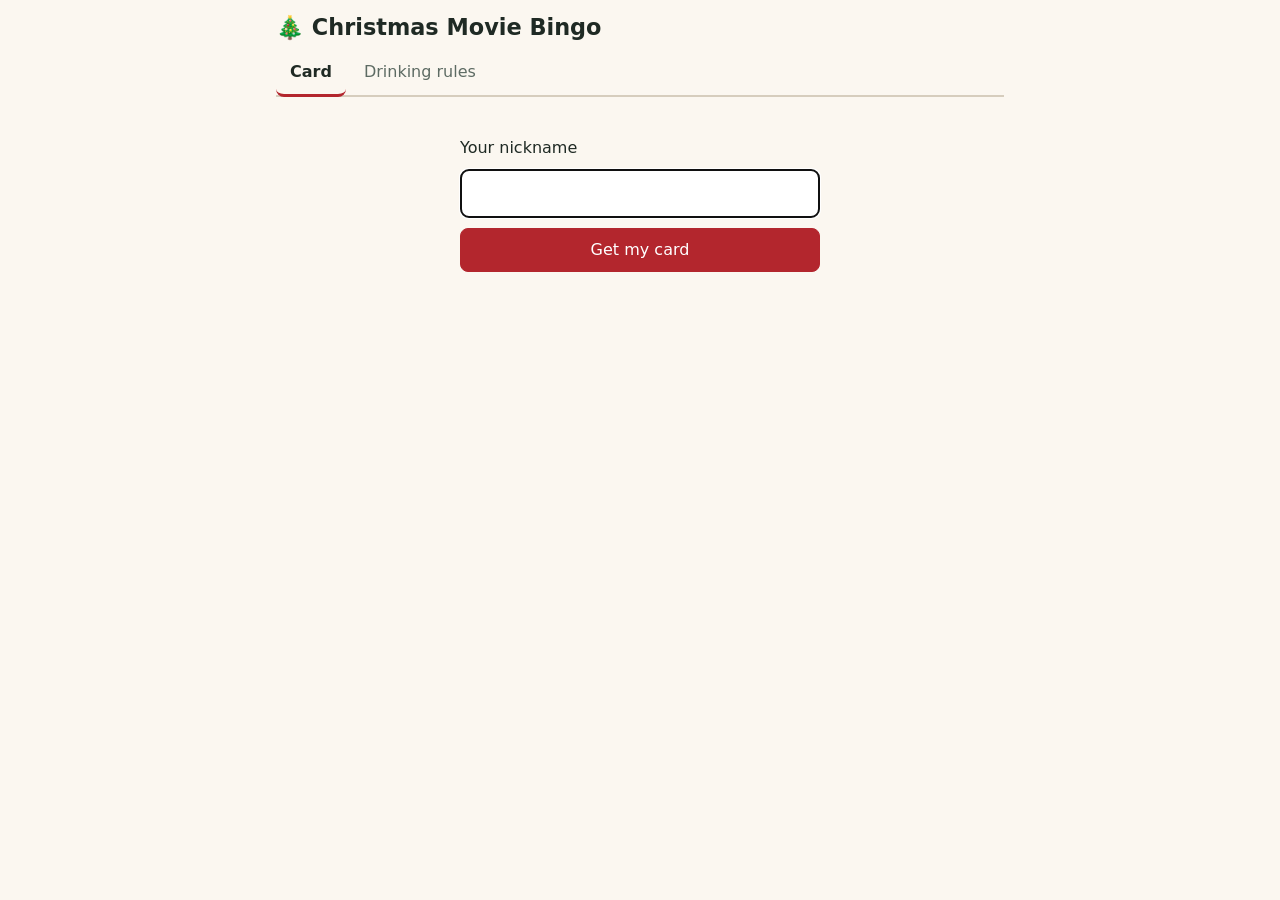
==== index.html @ bb37e33c "Cache-bust assets and confirm share toggle state Co-Authored-By: Claude Sonnet 5.5 <noreply@anthropi" ====
<!doctype html>
<html lang="en">
<head>
<meta charset="utf-8">
<meta name="viewport" content="width=device-width, initial-scale=1">
<title>Christmas Movie Bingo</title>
<link rel="stylesheet" href="style.css?v=4">
</head>
<body>
<header class="site-header">
  <h1>🎄 Christmas Movie Bingo</h1>
  <nav class="tabs" role="tablist">
    <button role="tab" id="tab-card" aria-controls="panel-card" aria-selected="true">Card</button>
    <button role="tab" id="tab-rules" aria-controls="panel-rules" aria-selected="false">Drinking rules</button>
  </nav>
</header>

<main>
  <section id="panel-card" role="tabpanel" aria-labelledby="tab-card">
    <form id="name-form" class="name-form" hidden>
      <label for="nickname">Your nickname</label>
      <input id="nickname" name="nickname" maxlength="24" autocomplete="nickname" required>
      <button type="submit" class="primary">Get my card</button>
    </form>

    <div id="card-area" hidden>
      <div class="print-header">
        <div class="stripe"></div>
        <div class="flakes">❄ ✦ ❄ ✦ ❄ ✦ ❄</div>
        <h2 class="print-title">Christmas Movie Bingo</h2>
        <p class="print-name" id="print-name"></p>
        <p class="print-movie" id="print-movie"></p>
      </div>
      <div class="toolbar no-print">
        <span id="player-label" class="player-label"></span>
        <button id="new-card" type="button">New card</button>
        <button id="share" type="button">Share my card</button>
        <button id="print" type="button" class="primary">Print / Save as PDF</button>
      </div>
      <div class="movie-form no-print">
        <label for="movie-title">🎬 What are you watching?</label>
        <input id="movie-title" maxlength="80" placeholder="Movie title" autocomplete="off">
        <input id="movie-link" type="url" inputmode="url" maxlength="300" placeholder="Letterboxd / IMDb link (optional)" autocomplete="off">
        <p id="movie-link-error" class="error" hidden>That doesn't look like a web link, so it won't be shared.</p>
      </div>
      <div id="bingo-banner" class="banner no-print" hidden>BINGO! 🎉</div>
      <div id="grid" class="grid" role="grid" aria-label="Bingo card"></div>
      <div class="print-footer">❄ Mark a square when you spot it · Five in a row wins ❄</div>
      <p class="hint no-print">Tap a square when you spot it. This page's URL holds your card, so bookmark it to come back to the same one.</p>
    </div>
    <p id="error" class="error" hidden></p>
  </section>

  <section id="panel-rules" role="tabpanel" aria-labelledby="tab-rules" hidden class="rules">
    <h2>Drinking rules</h2>
    <p class="note">Optional and always 21+. Water, cocoa, or cider counts the same as anything stronger. Pace yourself, don't drive, and nobody has to drink to play.</p>

    <h3>The basics</h3>
    <ul>
      <li><strong>Mark a square:</strong> 1 sip.</li>
      <li><strong>Complete a line</strong> (row, column, or diagonal): give out 3 sips. Say "Bingo!" loudly.</li>
      <li><strong>Blackout</strong> (every square): finish your drink and pick the next movie.</li>
      <li><strong>The one kiss:</strong> when the "No kissing until the end" square pays off, everyone drinks.</li>
    </ul>

    <h3>Bonus sips</h3>
    <p class="note">These match squares on the card. Pay them when you mark the square.</p>
    <table>
      <thead><tr><th>Square</th><th>Bonus</th></tr></thead>
      <tbody>
        <tr><td>Stars Alicia Witt, Candace Cameron Bure, Lacey Chabert, or Danica McKellar</td><td>+2 sips. Everyone drinks.</td></tr>
        <tr><td>Stars a former CW/WB actor · Beloved 70s–90s TV actor in a supporting role</td><td>+1 sip. First person to name the show picks who else drinks.</td></tr>
        <tr><td>Filmed in Romania</td><td>+2 sips when you spot a castle or mountain that's very much not the movie's town.</td></tr>
        <tr><td>"Christmas spirit" is invoked</td><td>+1 sip, and +1 more each time it's said again.</td></tr>
        <tr><td>"I'm not really a Christmas person"</td><td>+2 sips. The speaker is converted by the end, so drink again at the finale.</td></tr>
        <tr><td>Angel and/or ghost of Christmas appears</td><td>+2 sips. Whisper "spooky".</td></tr>
        <tr><td>Magic that goes unexplained</td><td>+2 sips. Nobody asks how.</td></tr>
        <tr><td>Almost-kiss interrupted</td><td>+2 sips. Groan together first.</td></tr>
        <tr><td>Precocious kid plays matchmaker</td><td>+1 sip per scheme.</td></tr>
        <tr><td>Product placement</td><td>+1 sip. Name the brand for a second sip.</td></tr>
        <tr><td>Uses a setup from a Hollywood movie</td><td>+2 sips to whoever names the original first.</td></tr>
        <tr><td>Big-city woman goes to small town · Switched places</td><td>+1 sip, and +1 if she changes into plaid in the next scene.</td></tr>
        <tr><td>Someone catches snowflakes on their tongue · Snowball fight</td><td>+1 sip. Do it too if you dare.</td></tr>
        <tr><td>Villain softens at the finale</td><td>+2 sips. Toast to the redemption arc.</td></tr>
      </tbody>
    </table>
  </section>
</main>

<dialog id="share-dialog" class="share-dialog">
  <h2>Share my card</h2>
  <div class="share-actions">
    <button id="share-native" type="button" class="primary" hidden>Share…</button>
    <button id="share-copy" type="button">Copy text</button>
    <button id="share-download" type="button">Save image</button>
    <button id="share-close" type="button">Close</button>
  </div>
  <label class="share-toggle"><input type="checkbox" id="share-detail"> Show square names <span>(spoilers: reveals what you checked off)</span></label>
  <p id="share-status" class="hint" role="status"></p>
  <img id="share-img" alt="Your bingo card as a grid of colored squares">
  <pre id="share-text" class="share-text"></pre>
</dialog>

<script src="app.js?v=4"></script>
</body>
</html>
---- style.css ----
:root{
  --bg:#fbf7f0; --fg:#1f2a24; --muted:#5d6b63;
  --red:#b3262d; --green:#1f6b45; --gold:#d9a441;
  --cell:#ffffff; --marked:#d8efe0; --line:#d6cdbd;
}
@media (prefers-color-scheme: dark){
  :root{ --bg:#14201a; --fg:#f1ece0; --muted:#a9b6ad; --cell:#1d2c24; --marked:#2a5a3f; --line:#3a4d42; --green:#6cc496; --red:#e8636a; }
}
*{box-sizing:border-box}
body{margin:0;background:var(--bg);color:var(--fg);font:16px/1.4 system-ui,-apple-system,Segoe UI,Roboto,sans-serif}
.site-header{padding:12px 16px 0;max-width:760px;margin:0 auto}
h1{font-size:1.4rem;margin:0 0 8px}
.tabs{display:flex;gap:4px;border-bottom:2px solid var(--line)}
.tabs button{background:none;border:0;padding:10px 14px;font:inherit;color:var(--muted);cursor:pointer;border-bottom:3px solid transparent;margin-bottom:-2px}
.tabs button[aria-selected="true"]{color:var(--fg);font-weight:600;border-bottom-color:var(--red)}
main{max-width:760px;margin:0 auto;padding:16px 10px}
button{font:inherit;padding:10px 14px;border-radius:8px;border:1px solid var(--line);background:var(--cell);color:var(--fg);cursor:pointer;min-height:44px}
button.primary{background:var(--red);border-color:var(--red);color:#fff}
.name-form{display:flex;flex-direction:column;gap:10px;max-width:360px;margin:24px auto}
.name-form input{font:inherit;padding:12px;border-radius:8px;border:1px solid var(--line);background:var(--cell);color:var(--fg)}
.toolbar{display:flex;flex-wrap:wrap;gap:8px;align-items:center;margin-bottom:12px}
.player-label{flex:1 1 100%;font-weight:600}
@media (min-width:480px){.player-label{flex:1 1 auto}}
.grid{display:grid;grid-template-columns:repeat(5,1fr);gap:4px}
.cell{min-height:calc((min(100vw,728px) - 20px) / 5);display:flex;flex-direction:column;align-items:center;justify-content:center;text-align:center;padding:4px 3px;
  font-size:clamp(.62rem,3vw,.9rem);line-height:1.2;min-width:0;
  text-wrap:balance;hyphens:manual;overflow-wrap:break-word;word-break:normal;
  background:var(--cell);border:1px solid var(--line);border-radius:6px;position:relative}
.cell.long{font-size:clamp(.58rem,2.7vw,.84rem)}
.cell.xl{font-size:clamp(.54rem,2.45vw,.78rem)}
.cell .sub{display:block;font-size:.82em;opacity:.8;margin-top:2px}
.cell[aria-pressed="true"]{background:var(--marked);border-color:var(--green);font-weight:600}
.cell[aria-pressed="true"]::after{content:"✓";position:absolute;top:1px;right:4px;color:var(--green);font-size:.9em}
.cell.free{background:var(--gold);color:#3a2a00;font-weight:700;cursor:default}
.cell .star{font-size:1.4em;line-height:1}
.cell.win{outline:3px solid var(--red)}
.movie-form{display:flex;flex-direction:column;gap:6px;margin-bottom:12px}
.movie-form label{font-weight:600}
.movie-form input{font:inherit;padding:10px;border-radius:8px;border:1px solid var(--line);background:var(--cell);color:var(--fg);min-width:0}
.print-movie{display:none}
.share-dialog{border:1px solid var(--line);border-radius:14px;background:var(--bg);color:var(--fg);padding:16px;width:min(92vw,420px);max-height:92vh;overflow:auto}
.share-dialog::backdrop{background:rgba(0,0,0,.55)}
.share-dialog h2{margin:0 0 8px;font-size:1.1rem}
.share-dialog img{margin-top:8px;width:100%;height:auto;border-radius:10px;display:block}
.share-text{white-space:pre-wrap;word-break:break-word;font:inherit;background:var(--cell);border:1px solid var(--line);border-radius:8px;padding:10px;margin:10px 0;font-size:.85rem}
.share-toggle{display:block;margin:6px 0;font-size:.92rem}
.share-toggle span{color:var(--muted);font-size:.85em}
.share-actions{margin-bottom:8px;display:flex;flex-wrap:wrap;gap:8px}
.banner{text-align:center;font-size:1.3rem;font-weight:700;color:var(--red);margin-bottom:8px}
.hint,.note{color:var(--muted);font-size:.9rem}
.error{color:var(--red)}
.rules table{width:100%;border-collapse:collapse;font-size:.92rem}
.rules th,.rules td{text-align:left;padding:8px;border-bottom:1px solid var(--line);vertical-align:top}
.print-header,.print-footer{display:none}
[hidden]{display:none!important}

@media print{
  @page{size:letter portrait;margin:.4in}
  *{-webkit-print-color-adjust:exact;print-color-adjust:exact}
  body{background:#fff;color:#1f2a24}
  .site-header,.no-print,.hint,#panel-rules,.name-form,.error{display:none!important}
  main{padding:0;max-width:none}
  #panel-card{display:block!important}
  #card-area{border:4pt solid #1f6b45;outline:2pt solid #b3262d;outline-offset:3pt;margin:5pt;border-radius:14pt;padding:.22in .25in .18in;
    background:#fffdf7;font-family:Georgia,'Palatino Linotype',serif}
  .print-header,.print-footer{display:block;text-align:center}
  .stripe{height:9pt;border-radius:5pt;margin-bottom:.1in;
    background:repeating-linear-gradient(-45deg,#b3262d 0 8pt,#fff 8pt 16pt)}
  .flakes{color:#1f6b45;letter-spacing:6pt;font-size:12pt}
  .print-title{font-size:30pt;margin:2pt 0 0;color:#b3262d;font-style:italic;letter-spacing:.5pt}
  .print-name{font-size:14pt;margin:2pt 0 .14in;color:#1f6b45;font-weight:700}
  .print-movie{display:block;margin:-6pt 0 .12in;font-size:12pt;font-style:italic;color:#1f2a24}
  .print-movie:empty{display:none}
  .movie-form,.share-dialog{display:none!important}
  .print-footer{margin-top:.14in;color:#1f6b45;font-size:11pt;font-style:italic}
  .grid{gap:4pt;width:100%}
  .cell{aspect-ratio:1;min-height:0;border:1.5pt solid #1f6b45;border-radius:8pt;font-size:11.5pt;line-height:1.2;padding:5pt;color:#1f2a24;
    background:#fff;font-family:Georgia,'Palatino Linotype',serif;break-inside:avoid}
  .cell.long{font-size:10.5pt}.cell.xl{font-size:9.5pt}
  .cell:nth-child(odd){background:#fdecec}
  .cell:nth-child(even){background:#eaf5ee}
  .cell .sub{font-size:8.5pt}
  .cell[aria-pressed="true"]{font-weight:400}
  .cell[aria-pressed="true"]::after{color:#b3262d;font-size:12pt;top:1pt;right:4pt}
  .cell.free{background:#f6dc8f!important;border-color:#b3262d;border-width:2pt;color:#7a1c21;font-weight:700;font-size:14pt}
  .cell.free::after{display:none!important}
  .cell .star{font-size:26pt;color:#b3262d}
  .cell.win{outline:none}
}
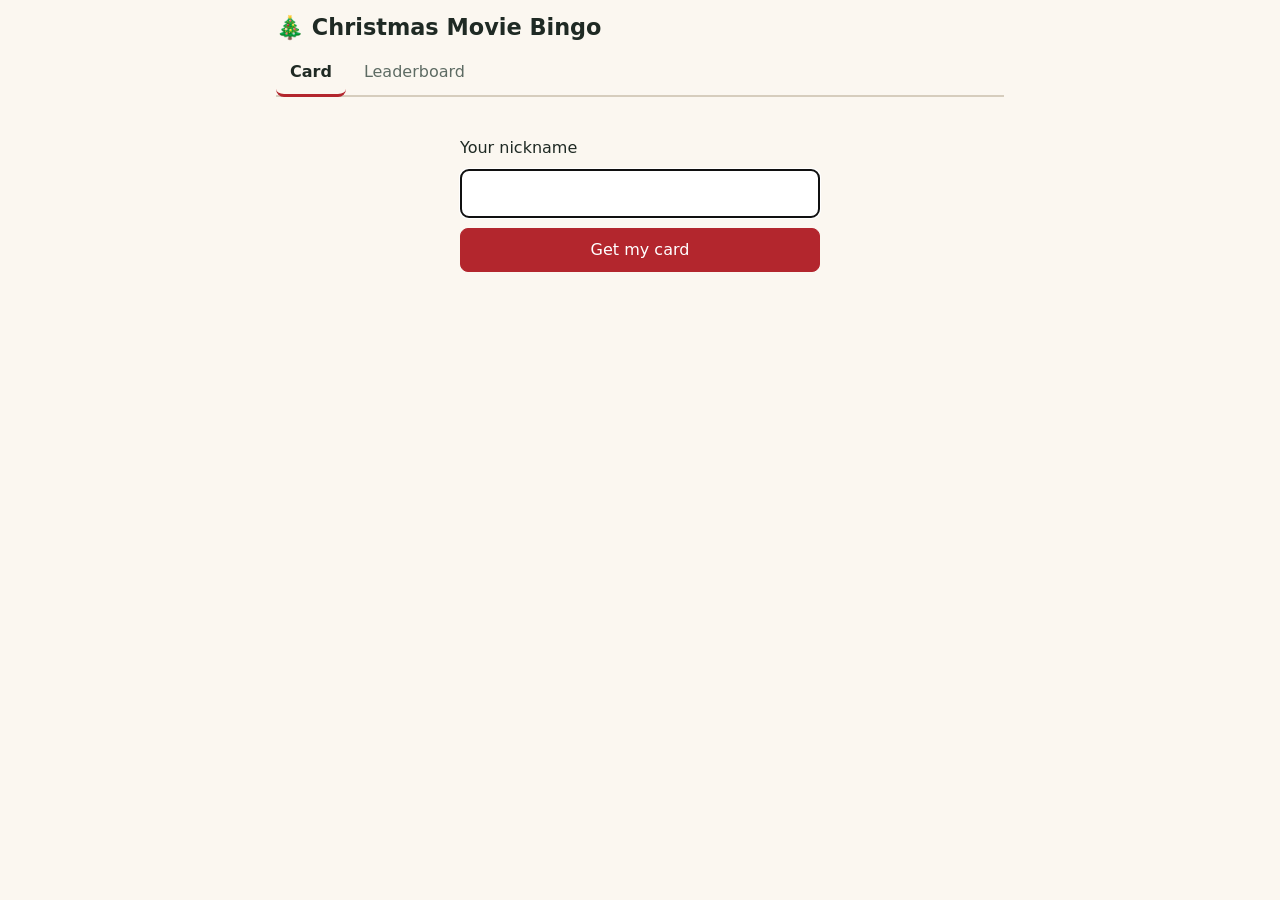
==== commit 45ca3c92: "Replace drinking rules tab with Google Sheets leaderboard Co-Authored-By: Claude Sonnet 5.5 <noreply" ====
--- a/index.html
+++ b/index.html
@@ -4,14 +4,14 @@
 <meta charset="utf-8">
 <meta name="viewport" content="width=device-width, initial-scale=1">
 <title>Christmas Movie Bingo</title>
-<link rel="stylesheet" href="style.css?v=4">
+<link rel="stylesheet" href="style.css?v=6">
 </head>
 <body>
 <header class="site-header">
   <h1>🎄 Christmas Movie Bingo</h1>
   <nav class="tabs" role="tablist">
     <button role="tab" id="tab-card" aria-controls="panel-card" aria-selected="true">Card</button>
-    <button role="tab" id="tab-rules" aria-controls="panel-rules" aria-selected="false">Drinking rules</button>
+    <button role="tab" id="tab-board" aria-controls="panel-board" aria-selected="false">Leaderboard</button>
   </nav>
 </header>
 
@@ -51,39 +51,22 @@
     <p id="error" class="error" hidden></p>
   </section>
 
-  <section id="panel-rules" role="tabpanel" aria-labelledby="tab-rules" hidden class="rules">
-    <h2>Drinking rules</h2>
-    <p class="note">Optional and always 21+. Water, cocoa, or cider counts the same as anything stronger. Pace yourself, don't drive, and nobody has to drink to play.</p>
-
-    <h3>The basics</h3>
-    <ul>
-      <li><strong>Mark a square:</strong> 1 sip.</li>
-      <li><strong>Complete a line</strong> (row, column, or diagonal): give out 3 sips. Say "Bingo!" loudly.</li>
-      <li><strong>Blackout</strong> (every square): finish your drink and pick the next movie.</li>
-      <li><strong>The one kiss:</strong> when the "No kissing until the end" square pays off, everyone drinks.</li>
-    </ul>
-
-    <h3>Bonus sips</h3>
-    <p class="note">These match squares on the card. Pay them when you mark the square.</p>
-    <table>
-      <thead><tr><th>Square</th><th>Bonus</th></tr></thead>
-      <tbody>
-        <tr><td>Stars Alicia Witt, Candace Cameron Bure, Lacey Chabert, or Danica McKellar</td><td>+2 sips. Everyone drinks.</td></tr>
-        <tr><td>Stars a former CW/WB actor · Beloved 70s–90s TV actor in a supporting role</td><td>+1 sip. First person to name the show picks who else drinks.</td></tr>
-        <tr><td>Filmed in Romania</td><td>+2 sips when you spot a castle or mountain that's very much not the movie's town.</td></tr>
-        <tr><td>"Christmas spirit" is invoked</td><td>+1 sip, and +1 more each time it's said again.</td></tr>
-        <tr><td>"I'm not really a Christmas person"</td><td>+2 sips. The speaker is converted by the end, so drink again at the finale.</td></tr>
-        <tr><td>Angel and/or ghost of Christmas appears</td><td>+2 sips. Whisper "spooky".</td></tr>
-        <tr><td>Magic that goes unexplained</td><td>+2 sips. Nobody asks how.</td></tr>
-        <tr><td>Almost-kiss interrupted</td><td>+2 sips. Groan together first.</td></tr>
-        <tr><td>Precocious kid plays matchmaker</td><td>+1 sip per scheme.</td></tr>
-        <tr><td>Product placement</td><td>+1 sip. Name the brand for a second sip.</td></tr>
-        <tr><td>Uses a setup from a Hollywood movie</td><td>+2 sips to whoever names the original first.</td></tr>
-        <tr><td>Big-city woman goes to small town · Switched places</td><td>+1 sip, and +1 if she changes into plaid in the next scene.</td></tr>
-        <tr><td>Someone catches snowflakes on their tongue · Snowball fight</td><td>+1 sip. Do it too if you dare.</td></tr>
-        <tr><td>Villain softens at the finale</td><td>+2 sips. Toast to the redemption arc.</td></tr>
-      </tbody>
-    </table>
+  <section id="panel-board" role="tabpanel" aria-labelledby="tab-board" hidden class="board">
+    <h2>Leaderboard</h2>
+    <p id="board-room" class="note"></p>
+    <p id="board-setup" class="note" hidden>The leaderboard isn't set up yet, so scores can't be posted or shown.</p>
+    <div class="board-actions">
+      <button id="board-post" type="button" class="primary">Post my score</button>
+      <button id="board-refresh" type="button">Refresh</button>
+    </div>
+    <p id="board-status" class="hint" role="status"></p>
+    <div class="table-wrap">
+      <table id="board-table">
+        <thead><tr><th>#</th><th>Player</th><th>Squares</th><th>Lines</th><th>Movie</th></tr></thead>
+        <tbody id="board-body"></tbody>
+      </table>
+    </div>
+    <p class="note">Posting shares your nickname, score, and movie with everyone who opens this page. Post again any time to update your score.</p>
   </section>
 </main>
 
@@ -101,6 +84,7 @@
   <pre id="share-text" class="share-text"></pre>
 </dialog>
 
-<script src="app.js?v=4"></script>
+<script src="config.js?v=6"></script>
+<script src="app.js?v=6"></script>
 </body>
 </html>
--- a/style.css
+++ b/style.css
@@ -38,6 +38,11 @@
 .movie-form label{font-weight:600}
 .movie-form input{font:inherit;padding:10px;border-radius:8px;border:1px solid var(--line);background:var(--cell);color:var(--fg);min-width:0}
 .print-movie{display:none}
+.board-actions{display:flex;gap:8px;flex-wrap:wrap;margin:8px 0}
+.table-wrap{overflow-x:auto}
+.board tr.mine td{background:var(--marked);font-weight:600}
+.board td.num,.board th.num{text-align:center}
+.board a{color:var(--red)}
 .share-dialog{border:1px solid var(--line);border-radius:14px;background:var(--bg);color:var(--fg);padding:16px;width:min(92vw,420px);max-height:92vh;overflow:auto}
 .share-dialog::backdrop{background:rgba(0,0,0,.55)}
 .share-dialog h2{margin:0 0 8px;font-size:1.1rem}
@@ -49,8 +54,8 @@
 .banner{text-align:center;font-size:1.3rem;font-weight:700;color:var(--red);margin-bottom:8px}
 .hint,.note{color:var(--muted);font-size:.9rem}
 .error{color:var(--red)}
-.rules table{width:100%;border-collapse:collapse;font-size:.92rem}
-.rules th,.rules td{text-align:left;padding:8px;border-bottom:1px solid var(--line);vertical-align:top}
+.board table{width:100%;border-collapse:collapse;font-size:.92rem}
+.board th,.board td{text-align:left;padding:8px;border-bottom:1px solid var(--line);vertical-align:top}
 .print-header,.print-footer{display:none}
 [hidden]{display:none!important}
 
@@ -58,7 +63,7 @@
   @page{size:letter portrait;margin:.4in}
   *{-webkit-print-color-adjust:exact;print-color-adjust:exact}
   body{background:#fff;color:#1f2a24}
-  .site-header,.no-print,.hint,#panel-rules,.name-form,.error{display:none!important}
+  .site-header,.no-print,.hint,#panel-board,.name-form,.error{display:none!important}
   main{padding:0;max-width:none}
   #panel-card{display:block!important}
   #card-area{border:4pt solid #1f6b45;outline:2pt solid #b3262d;outline-offset:3pt;margin:5pt;border-radius:14pt;padding:.22in .25in .18in;
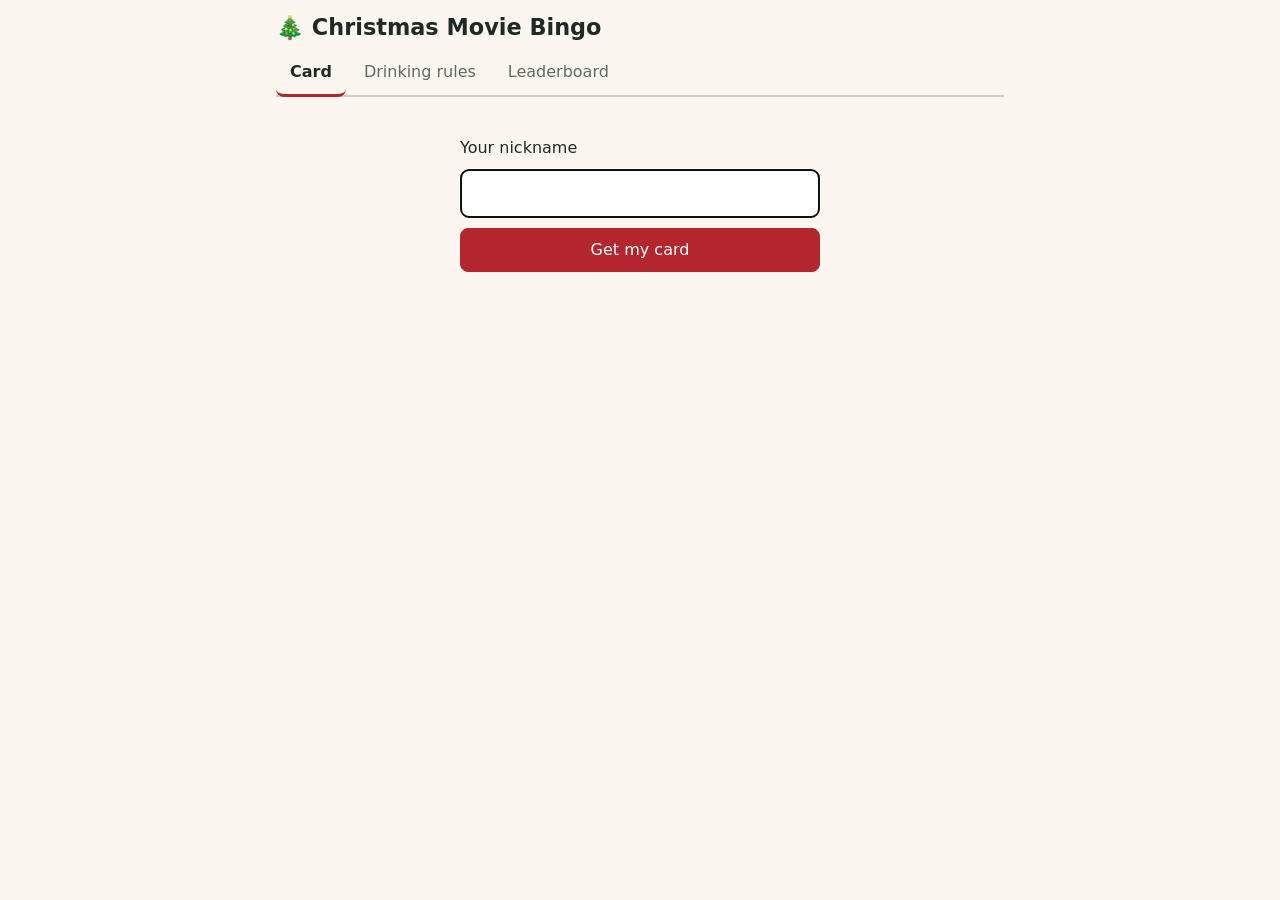
==== commit 915f468e: "Add Drinking rules tab with simplified rules Co-Authored-By: Claude Sonnet 5.5 <noreply@anthropic.co" ====
--- a/index.html
+++ b/index.html
@@ -4,13 +4,14 @@
 <meta charset="utf-8">
 <meta name="viewport" content="width=device-width, initial-scale=1">
 <title>Christmas Movie Bingo</title>
-<link rel="stylesheet" href="style.css?v=6">
+<link rel="stylesheet" href="style.css?v=9">
 </head>
 <body>
 <header class="site-header">
   <h1>🎄 Christmas Movie Bingo</h1>
   <nav class="tabs" role="tablist">
     <button role="tab" id="tab-card" aria-controls="panel-card" aria-selected="true">Card</button>
+    <button role="tab" id="tab-rules" aria-controls="panel-rules" aria-selected="false">Drinking rules</button>
     <button role="tab" id="tab-board" aria-controls="panel-board" aria-selected="false">Leaderboard</button>
   </nav>
 </header>
@@ -35,8 +36,10 @@
         <span id="player-label" class="player-label"></span>
         <button id="new-card" type="button">New card</button>
         <button id="share" type="button">Share my card</button>
+        <button id="post-score" type="button" hidden>Post my score</button>
         <button id="print" type="button" class="primary">Print / Save as PDF</button>
       </div>
+      <p id="post-status" class="hint no-print" role="status"></p>
       <div class="movie-form no-print">
         <label for="movie-title">🎬 What are you watching?</label>
         <input id="movie-title" maxlength="80" placeholder="Movie title" autocomplete="off">
@@ -51,12 +54,28 @@
     <p id="error" class="error" hidden></p>
   </section>
 
+  <section id="panel-rules" role="tabpanel" aria-labelledby="tab-rules" hidden class="rules">
+    <h2>The rule</h2>
+    <ul>
+      <li>Mark a square on your card = take a sip. A sip is any drink: cocoa, cider, wine, or sparkling water all count.</li>
+    </ul>
+
+    <h2>Three big rules</h2>
+    <ol>
+      <li>The first on-screen kiss: everybody drinks.</li>
+      <li>"Christmas spirit" or "the magic of Christmas": everybody drinks.</li>
+      <li>BINGO: type BINGO in the chat and the whole group toasts the winner.</li>
+    </ol>
+
+    <p class="rules-footer">Pace yourself, hydrate, and don't drive.</p>
+  </section>
+
   <section id="panel-board" role="tabpanel" aria-labelledby="tab-board" hidden class="board">
     <h2>Leaderboard</h2>
     <p id="board-room" class="note"></p>
     <p id="board-setup" class="note" hidden>The leaderboard isn't set up yet, so scores can't be posted or shown.</p>
+    <p class="note">To add your score, tap <strong>Post my score</strong> on the Card tab.</p>
     <div class="board-actions">
-      <button id="board-post" type="button" class="primary">Post my score</button>
       <button id="board-refresh" type="button">Refresh</button>
     </div>
     <p id="board-status" class="hint" role="status"></p>
@@ -84,7 +103,7 @@
   <pre id="share-text" class="share-text"></pre>
 </dialog>
 
-<script src="config.js?v=6"></script>
-<script src="app.js?v=6"></script>
+<script src="config.js?v=9"></script>
+<script src="app.js?v=9"></script>
 </body>
 </html>
--- a/style.css
+++ b/style.css
@@ -38,6 +38,10 @@
 .movie-form label{font-weight:600}
 .movie-form input{font:inherit;padding:10px;border-radius:8px;border:1px solid var(--line);background:var(--cell);color:var(--fg);min-width:0}
 .print-movie{display:none}
+.rules h2{font-size:1.2rem;margin:1.2em 0 .4em}
+.rules h2:first-child{margin-top:.4em}
+.rules li{margin:.4em 0}
+.rules-footer{margin-top:2em;color:var(--muted);font-size:.85rem}
 .board-actions{display:flex;gap:8px;flex-wrap:wrap;margin:8px 0}
 .table-wrap{overflow-x:auto}
 .board tr.mine td{background:var(--marked);font-weight:600}
@@ -63,7 +67,7 @@
   @page{size:letter portrait;margin:.4in}
   *{-webkit-print-color-adjust:exact;print-color-adjust:exact}
   body{background:#fff;color:#1f2a24}
-  .site-header,.no-print,.hint,#panel-board,.name-form,.error{display:none!important}
+  .site-header,.no-print,.hint,#panel-rules,#panel-board,.name-form,.error{display:none!important}
   main{padding:0;max-width:none}
   #panel-card{display:block!important}
   #card-area{border:4pt solid #1f6b45;outline:2pt solid #b3262d;outline-offset:3pt;margin:5pt;border-radius:14pt;padding:.22in .25in .18in;
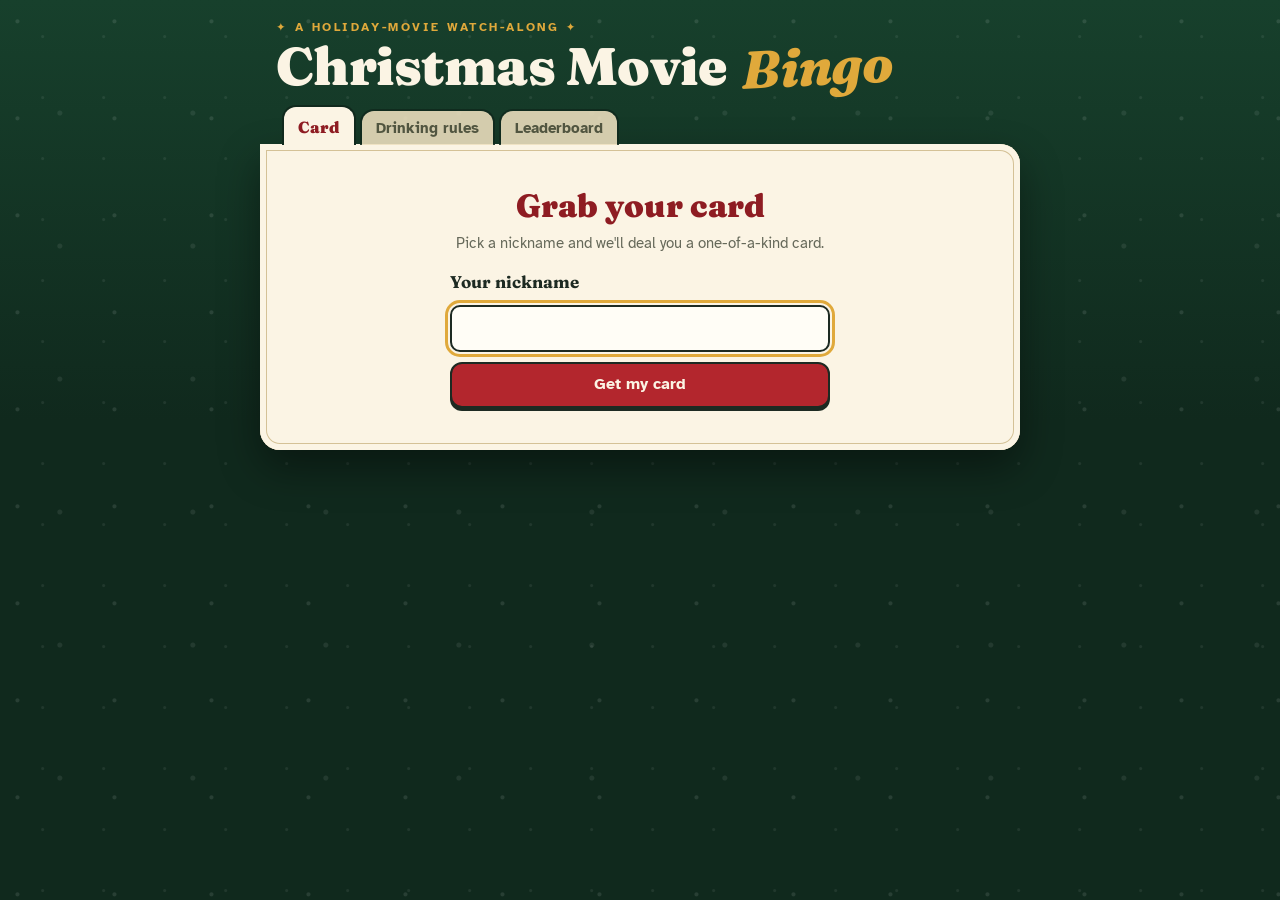
==== commit 1b857b04: "Redesign: self-hosted Fraunces and Atkinson fonts, vintage holiday-card UI Co-Authored-By: Claude So" ====
--- a/index.html
+++ b/index.html
@@ -3,12 +3,15 @@
 <head>
 <meta charset="utf-8">
 <meta name="viewport" content="width=device-width, initial-scale=1">
+<meta name="theme-color" content="#10291d">
+<link rel="preload" href="fonts/fraunces-latin-900-normal.woff2" as="font" type="font/woff2" crossorigin>
+<link rel="preload" href="fonts/atkinson-hyperlegible-latin-400-normal.woff2" as="font" type="font/woff2" crossorigin>
 <title>Christmas Movie Bingo</title>
-<link rel="stylesheet" href="style.css?v=9">
+<link rel="stylesheet" href="style.css?v=12">
 </head>
 <body>
 <header class="site-header">
-  <h1>🎄 Christmas Movie Bingo</h1>
+  <h1><span class="kicker">✦ A holiday-movie watch-along ✦</span>Christmas Movie <em>Bingo</em></h1>
   <nav class="tabs" role="tablist">
     <button role="tab" id="tab-card" aria-controls="panel-card" aria-selected="true">Card</button>
     <button role="tab" id="tab-rules" aria-controls="panel-rules" aria-selected="false">Drinking rules</button>
@@ -19,6 +22,8 @@
 <main>
   <section id="panel-card" role="tabpanel" aria-labelledby="tab-card">
     <form id="name-form" class="name-form" hidden>
+      <h2>Grab your card</h2>
+      <p class="note">Pick a nickname and we'll deal you a one-of-a-kind card.</p>
       <label for="nickname">Your nickname</label>
       <input id="nickname" name="nickname" maxlength="24" autocomplete="nickname" required>
       <button type="submit" class="primary">Get my card</button>
@@ -81,11 +86,11 @@
     <p id="board-status" class="hint" role="status"></p>
     <div class="table-wrap">
       <table id="board-table">
-        <thead><tr><th>#</th><th>Player</th><th>Squares</th><th>Lines</th><th>Movie</th></tr></thead>
+        <thead><tr><th>#</th><th>Player</th><th>Card</th><th>Squares</th><th>Lines</th><th>Movie</th></tr></thead>
         <tbody id="board-body"></tbody>
       </table>
     </div>
-    <p class="note">Posting shares your nickname, score, and movie with everyone who opens this page. Post again any time to update your score.</p>
+    <p class="note">Posting shares your nickname, score, and movie with everyone who opens this page. Tap a card to see everyone's full squares. Post again any time to update your score.</p>
   </section>
 </main>
 
@@ -103,7 +108,8 @@
   <pre id="share-text" class="share-text"></pre>
 </dialog>
 
-<script src="config.js?v=9"></script>
-<script src="app.js?v=9"></script>
+<script src="config.js?v=12"></script>
+<script src="shared.js?v=12"></script>
+<script src="app.js?v=12"></script>
 </body>
 </html>
--- a/style.css
+++ b/style.css
@@ -1,98 +1,186 @@
+/* ---------- Fonts (self-hosted, SIL Open Font License) ---------- */
+@font-face{font-family:"Fraunces";font-weight:700;font-style:normal;font-display:swap;src:url(fonts/fraunces-latin-700-normal.woff2) format("woff2")}
+@font-face{font-family:"Fraunces";font-weight:900;font-style:normal;font-display:swap;src:url(fonts/fraunces-latin-900-normal.woff2) format("woff2")}
+@font-face{font-family:"Fraunces";font-weight:800;font-style:italic;font-display:swap;src:url(fonts/fraunces-latin-800-italic.woff2) format("woff2")}
+@font-face{font-family:"Atkinson Hyperlegible";font-weight:400;font-style:normal;font-display:swap;src:url(fonts/atkinson-hyperlegible-latin-400-normal.woff2) format("woff2")}
+@font-face{font-family:"Atkinson Hyperlegible";font-weight:700;font-style:normal;font-display:swap;src:url(fonts/atkinson-hyperlegible-latin-700-normal.woff2) format("woff2")}
+
 :root{
-  --bg:#fbf7f0; --fg:#1f2a24; --muted:#5d6b63;
-  --red:#b3262d; --green:#1f6b45; --gold:#d9a441;
-  --cell:#ffffff; --marked:#d8efe0; --line:#d6cdbd;
-}
-@media (prefers-color-scheme: dark){
-  :root{ --bg:#14201a; --fg:#f1ece0; --muted:#a9b6ad; --cell:#1d2c24; --marked:#2a5a3f; --line:#3a4d42; --green:#6cc496; --red:#e8636a; }
+  color-scheme:light;
+  --pine:#10291d; --pine-2:#17402c;
+  --paper:#fbf4e4; --paper-2:#efe1c0; --field:#fffdf6;
+  --ink:#1d2a22; --muted:#66695a; --line:#d4c196;
+  --red:#b3262d; --red-deep:#8e1c22; --gold:#e0a93b; --gold-soft:#f6dc8f; --leaf:#2f7d52;
+  --display:"Fraunces",Georgia,"Times New Roman",serif;
+  --text:"Atkinson Hyperlegible",system-ui,-apple-system,"Segoe UI",Roboto,sans-serif;
 }
 *{box-sizing:border-box}
-body{margin:0;background:var(--bg);color:var(--fg);font:16px/1.4 system-ui,-apple-system,Segoe UI,Roboto,sans-serif}
-.site-header{padding:12px 16px 0;max-width:760px;margin:0 auto}
-h1{font-size:1.4rem;margin:0 0 8px}
-.tabs{display:flex;gap:4px;border-bottom:2px solid var(--line)}
-.tabs button{background:none;border:0;padding:10px 14px;font:inherit;color:var(--muted);cursor:pointer;border-bottom:3px solid transparent;margin-bottom:-2px}
-.tabs button[aria-selected="true"]{color:var(--fg);font-weight:600;border-bottom-color:var(--red)}
-main{max-width:760px;margin:0 auto;padding:16px 10px}
-button{font:inherit;padding:10px 14px;border-radius:8px;border:1px solid var(--line);background:var(--cell);color:var(--fg);cursor:pointer;min-height:44px}
-button.primary{background:var(--red);border-color:var(--red);color:#fff}
-.name-form{display:flex;flex-direction:column;gap:10px;max-width:360px;margin:24px auto}
-.name-form input{font:inherit;padding:12px;border-radius:8px;border:1px solid var(--line);background:var(--cell);color:var(--fg)}
-.toolbar{display:flex;flex-wrap:wrap;gap:8px;align-items:center;margin-bottom:12px}
-.player-label{flex:1 1 100%;font-weight:600}
-@media (min-width:480px){.player-label{flex:1 1 auto}}
-.grid{display:grid;grid-template-columns:repeat(5,1fr);gap:4px}
-.cell{min-height:calc((min(100vw,728px) - 20px) / 5);display:flex;flex-direction:column;align-items:center;justify-content:center;text-align:center;padding:4px 3px;
-  font-size:clamp(.62rem,3vw,.9rem);line-height:1.2;min-width:0;
+html{background:var(--pine)}
+body{
+  margin:0;color:var(--ink);font:17px/1.45 var(--text);min-height:100vh;
+  background:
+    radial-gradient(circle at 18% 22%,rgba(255,255,255,.10) 0 1.5px,transparent 2.5px) 0 0/97px 97px,
+    radial-gradient(circle at 70% 60%,rgba(255,255,255,.07) 0 1px,transparent 2px) 0 0/61px 61px,
+    radial-gradient(circle at 45% 85%,rgba(255,255,255,.08) 0 2px,transparent 3px) 0 0/133px 133px,
+    linear-gradient(180deg,var(--pine-2),var(--pine) 420px);
+  background-color:var(--pine);
+}
+a{color:var(--red)}
+:focus-visible{outline:3px solid var(--gold);outline-offset:2px}
+
+/* ---------- Header + folder tabs ---------- */
+.site-header{max-width:760px;margin:0 auto;padding:22px 16px 0}
+.kicker{display:block;font:700 .72rem/1 var(--text);letter-spacing:.22em;text-transform:uppercase;color:var(--gold);margin-bottom:8px}
+h1{margin:0 0 14px;font:900 clamp(2.1rem,9.5vw,3.3rem)/.92 var(--display);color:var(--paper);letter-spacing:-.01em}
+h1 em{display:inline-block;font-style:italic;font-weight:800;color:var(--gold);transform:rotate(-3deg);margin-left:.08em}
+.tabs{display:flex;gap:4px;align-items:flex-end;padding-left:6px}
+.tabs button{
+  position:relative;top:1px;padding:9px 14px 8px;min-height:0;border:2px solid var(--pine);border-bottom:0;
+  border-radius:14px 14px 0 0;background:var(--paper-2);color:#5a5a44;font:700 .92rem/1.1 var(--text);cursor:pointer;
+  box-shadow:none;opacity:.88
+}
+.tabs button[aria-selected="true"]{background:var(--paper);color:var(--red-deep);opacity:1;padding-top:12px;font-family:var(--display);font-weight:900;font-size:1rem}
+
+/* ---------- Paper ---------- */
+main{
+  max-width:760px;margin:0 auto;padding:20px 14px 28px;background:var(--paper);border-radius:0 0 20px 20px;
+  box-shadow:0 18px 40px rgba(0,0,0,.4),inset 0 0 0 6px var(--paper),inset 0 0 0 7px var(--line);
+  border-top-right-radius:20px;
+}
+@media (min-width:780px){main{margin-bottom:40px;padding:26px 28px 32px}}
+h2{font:900 1.6rem/1.1 var(--display);margin:.2em 0 .5em;color:var(--red-deep)}
+.hint,.note{color:var(--muted);font-size:.92rem}
+.error{color:var(--red);font-weight:700}
+[hidden]{display:none!important}
+
+/* ---------- Buttons + inputs ---------- */
+button{
+  font:700 1rem/1.1 var(--text);padding:11px 16px;min-height:46px;border-radius:12px;border:2px solid var(--ink);
+  background:var(--field);color:var(--ink);cursor:pointer;box-shadow:0 3px 0 var(--ink);transition:transform .06s,box-shadow .06s
+}
+button:hover{background:#fff}
+button:active:not(:disabled){transform:translateY(2px);box-shadow:0 1px 0 var(--ink)}
+button:disabled{opacity:.55;cursor:default}
+.cell:disabled{opacity:1}
+button.primary{background:var(--red);color:var(--paper);border-color:var(--ink)}
+button.primary:hover{background:var(--red-deep)}
+input{
+  font:1rem/1.2 var(--text);padding:12px;border-radius:10px;border:2px solid var(--ink);background:var(--field);color:var(--ink);min-width:0;width:100%
+}
+input::placeholder{color:#8a8a76}
+label{font-weight:700}
+
+/* ---------- Name form ---------- */
+.name-form{display:flex;flex-direction:column;gap:10px;max-width:380px;margin:18px auto 10px;text-align:center}
+.name-form h2{font-size:2rem;margin:0}
+.name-form p{margin:0 0 6px}
+.name-form label{text-align:left;font-family:var(--display);font-weight:700}
+
+/* ---------- Toolbar + movie ---------- */
+.toolbar{display:flex;flex-wrap:wrap;gap:10px;align-items:center;margin-bottom:12px}
+.player-label{flex:1 1 100%;font:800 italic 1.5rem/1.1 var(--display);color:var(--red-deep)}
+.movie-form{display:flex;flex-direction:column;gap:8px;margin:14px 0}
+.movie-form label{font:700 1.05rem var(--display)}
+.banner{
+  text-align:center;font:900 italic 2rem/1 var(--display);color:var(--red);margin:6px 0 12px;transform:rotate(-2deg);
+  text-shadow:2px 2px 0 var(--gold-soft)
+}
+
+/* ---------- The card ---------- */
+.grid{display:grid;grid-template-columns:repeat(5,1fr);gap:5px}
+.cell{
+  min-height:calc((min(100vw,760px) - 28px) / 5);display:flex;flex-direction:column;align-items:center;justify-content:center;
+  text-align:center;padding:5px 3px;position:relative;overflow:hidden;
+  font:400 clamp(.62rem,3vw,.9rem)/1.18 var(--text);min-width:0;
   text-wrap:balance;hyphens:manual;overflow-wrap:break-word;word-break:normal;
-  background:var(--cell);border:1px solid var(--line);border-radius:6px;position:relative}
+  background:var(--field);color:var(--ink);border:1.5px solid var(--line);border-radius:10px;box-shadow:0 2px 0 rgba(29,42,34,.12)
+}
 .cell.long{font-size:clamp(.58rem,2.7vw,.84rem)}
 .cell.xl{font-size:clamp(.54rem,2.45vw,.78rem)}
+.cell .main,.cell .sub{position:relative;z-index:1}
 .cell .sub{display:block;font-size:.82em;opacity:.8;margin-top:2px}
-.cell[aria-pressed="true"]{background:var(--marked);border-color:var(--green);font-weight:600}
-.cell[aria-pressed="true"]::after{content:"✓";position:absolute;top:1px;right:4px;color:var(--green);font-size:.9em}
-.cell.free{background:var(--gold);color:#3a2a00;font-weight:700;cursor:default}
-.cell .star{font-size:1.4em;line-height:1}
-.cell.win{outline:3px solid var(--red)}
-.movie-form{display:flex;flex-direction:column;gap:6px;margin-bottom:12px}
-.movie-form label{font-weight:600}
-.movie-form input{font:inherit;padding:10px;border-radius:8px;border:1px solid var(--line);background:var(--cell);color:var(--fg);min-width:0}
-.print-movie{display:none}
-.rules h2{font-size:1.2rem;margin:1.2em 0 .4em}
-.rules h2:first-child{margin-top:.4em}
-.rules li{margin:.4em 0}
-.rules-footer{margin-top:2em;color:var(--muted);font-size:.85rem}
-.board-actions{display:flex;gap:8px;flex-wrap:wrap;margin:8px 0}
+/* marked = red rubber-stamp check */
+.cell[aria-pressed="true"],.cell.on{background:#fbe6df;border-color:var(--red);font-weight:700}
+.cell[aria-pressed="true"]::after,.cell.on::after{
+  content:"✓";position:absolute;inset:0;display:flex;align-items:center;justify-content:center;
+  font:900 clamp(2.4rem,12vw,4rem)/1 var(--display);color:rgba(179,38,45,.15);transform:rotate(-14deg);pointer-events:none
+}
+.cell.pop::after{animation:stamp .26s ease-out}
+@keyframes stamp{from{transform:rotate(-14deg) scale(1.9);opacity:0}to{transform:rotate(-14deg) scale(1);opacity:1}}
+@media (prefers-reduced-motion:reduce){.cell.pop::after{animation:none}button{transition:none}}
+.cell.free{
+  background:linear-gradient(145deg,var(--gold-soft),var(--gold));border-color:var(--ink);color:#4a2a00;
+  font:900 clamp(.7rem,3.2vw,1rem)/1 var(--display);cursor:default;box-shadow:0 2px 0 var(--ink)
+}
+.cell.free::after{display:none}
+.cell .star{font-size:1.7em;line-height:1;color:var(--red)}
+.cell.win{box-shadow:0 0 0 3px var(--gold),0 0 16px rgba(224,169,59,.8);z-index:1}
+
+/* ---------- Rules ---------- */
+.rules ul,.rules ol{padding-left:1.3em}
+.rules li{margin:.55em 0;font-size:1.05rem}
+.rules li::marker{font:900 1.1em var(--display);color:var(--red)}
+.rules-footer{margin-top:2em;color:var(--muted);font-size:.85rem;border-top:1px dashed var(--line);padding-top:.8em}
+
+/* ---------- Leaderboard ---------- */
+.board-actions{display:flex;gap:10px;flex-wrap:wrap;margin:10px 0}
 .table-wrap{overflow-x:auto}
-.board tr.mine td{background:var(--marked);font-weight:600}
+.board table{width:100%;border-collapse:collapse;font-size:.95rem}
+.board th{text-align:left;font:700 .72rem var(--text);letter-spacing:.14em;text-transform:uppercase;color:var(--muted);padding:6px 8px;border-bottom:2px solid var(--ink)}
+.board td{text-align:left;padding:9px 8px;border-bottom:1.5px dotted var(--line);vertical-align:middle}
 .board td.num,.board th.num{text-align:center}
-.board a{color:var(--red)}
-.share-dialog{border:1px solid var(--line);border-radius:14px;background:var(--bg);color:var(--fg);padding:16px;width:min(92vw,420px);max-height:92vh;overflow:auto}
-.share-dialog::backdrop{background:rgba(0,0,0,.55)}
-.share-dialog h2{margin:0 0 8px;font-size:1.1rem}
-.share-dialog img{margin-top:8px;width:100%;height:auto;border-radius:10px;display:block}
-.share-text{white-space:pre-wrap;word-break:break-word;font:inherit;background:var(--cell);border:1px solid var(--line);border-radius:8px;padding:10px;margin:10px 0;font-size:.85rem}
-.share-toggle{display:block;margin:6px 0;font-size:.92rem}
+.board td.rank{font:900 1.35rem var(--display);color:var(--muted);text-align:center}
+.board td.r1{color:#b8860b;font-size:1.7rem}.board td.r2{color:#7d8794}.board td.r3{color:#a0643a}
+.board tr.mine td{background:#fbe6df;font-weight:700}
+.thumb{display:inline-grid;grid-template-columns:repeat(5,9px);gap:2px;padding:3px;border-radius:6px;background:var(--field);border:1.5px solid var(--line);vertical-align:middle}
+.thumb i{display:block;width:9px;height:9px;border-radius:2px;background:#e3e1d5}
+.thumb i.on{background:#3aa56b}.thumb i.free{background:var(--gold)}
+.thumbcell a{display:inline-block;padding:4px;border-radius:9px}
+.thumbcell a:hover,.thumbcell a:focus-visible{background:#fbe6df}
+.view-meta{display:flex;flex-direction:column;gap:4px;margin-bottom:12px}
+
+/* ---------- Share dialog ---------- */
+.share-dialog{border:2px solid var(--ink);border-radius:18px;background:var(--paper);color:var(--ink);padding:18px;width:min(92vw,440px);max-height:92vh;overflow:auto;box-shadow:6px 6px 0 var(--ink)}
+.share-dialog::backdrop{background:rgba(8,24,16,.72)}
+.share-dialog h2{margin:0 0 10px;font-size:1.4rem}
+.share-dialog img{margin-top:8px;width:100%;height:auto;border-radius:12px;display:block;border:2px solid var(--ink)}
+.share-text{white-space:pre-wrap;word-break:break-word;font:400 .85rem/1.35 var(--text);background:var(--field);border:1.5px solid var(--line);border-radius:10px;padding:10px;margin:10px 0}
+.share-actions{margin-bottom:8px;display:flex;flex-wrap:wrap;gap:8px}
+.share-toggle{display:block;margin:8px 0;font-size:.92rem;font-weight:400}
+.share-toggle input{width:auto;margin-right:4px}
 .share-toggle span{color:var(--muted);font-size:.85em}
-.share-actions{margin-bottom:8px;display:flex;flex-wrap:wrap;gap:8px}
-.banner{text-align:center;font-size:1.3rem;font-weight:700;color:var(--red);margin-bottom:8px}
-.hint,.note{color:var(--muted);font-size:.9rem}
-.error{color:var(--red)}
-.board table{width:100%;border-collapse:collapse;font-size:.92rem}
-.board th,.board td{text-align:left;padding:8px;border-bottom:1px solid var(--line);vertical-align:top}
-.print-header,.print-footer{display:none}
-[hidden]{display:none!important}
 
+.print-header,.print-footer,.print-movie{display:none}
+
+/* ---------- Print: one festive page ---------- */
 @media print{
   @page{size:letter portrait;margin:.4in}
   *{-webkit-print-color-adjust:exact;print-color-adjust:exact}
-  body{background:#fff;color:#1f2a24}
+  html,body{background:#fff!important}
+  body{color:#1f2a24;min-height:0}
   .site-header,.no-print,.hint,#panel-rules,#panel-board,.name-form,.error{display:none!important}
-  main{padding:0;max-width:none}
+  main{padding:0;margin:0;max-width:none;background:none;box-shadow:none;border-radius:0}
   #panel-card{display:block!important}
-  #card-area{border:4pt solid #1f6b45;outline:2pt solid #b3262d;outline-offset:3pt;margin:5pt;border-radius:14pt;padding:.22in .25in .18in;
-    background:#fffdf7;font-family:Georgia,'Palatino Linotype',serif}
+  #card-area{border:4pt solid #1f6b45;outline:2pt solid #b3262d;outline-offset:3pt;margin:5pt;border-radius:14pt;padding:.22in .25in .18in;background:#fffdf7}
   .print-header,.print-footer{display:block;text-align:center}
-  .stripe{height:9pt;border-radius:5pt;margin-bottom:.1in;
-    background:repeating-linear-gradient(-45deg,#b3262d 0 8pt,#fff 8pt 16pt)}
+  .stripe{height:9pt;border-radius:5pt;margin-bottom:.1in;background:repeating-linear-gradient(-45deg,#b3262d 0 8pt,#fff 8pt 16pt)}
   .flakes{color:#1f6b45;letter-spacing:6pt;font-size:12pt}
-  .print-title{font-size:30pt;margin:2pt 0 0;color:#b3262d;font-style:italic;letter-spacing:.5pt}
-  .print-name{font-size:14pt;margin:2pt 0 .14in;color:#1f6b45;font-weight:700}
-  .print-movie{display:block;margin:-6pt 0 .12in;font-size:12pt;font-style:italic;color:#1f2a24}
+  .print-title{font:800 italic 30pt/1.1 var(--display);margin:2pt 0 0;color:#b3262d;letter-spacing:.5pt}
+  .print-name{font:700 14pt var(--display);margin:2pt 0 .14in;color:#1f6b45}
+  .print-movie{display:block;margin:-6pt 0 .12in;font:italic 12pt var(--display);color:#1f2a24}
   .print-movie:empty{display:none}
   .movie-form,.share-dialog{display:none!important}
-  .print-footer{margin-top:.14in;color:#1f6b45;font-size:11pt;font-style:italic}
+  .print-footer{margin-top:.14in;color:#1f6b45;font:italic 11pt var(--display)}
   .grid{gap:4pt;width:100%}
-  .cell{aspect-ratio:1;min-height:0;border:1.5pt solid #1f6b45;border-radius:8pt;font-size:11.5pt;line-height:1.2;padding:5pt;color:#1f2a24;
-    background:#fff;font-family:Georgia,'Palatino Linotype',serif;break-inside:avoid}
+  .cell{aspect-ratio:1;min-height:0;border:1.5pt solid #1f6b45;border-radius:8pt;font-size:11.5pt;line-height:1.2;padding:5pt;color:#1f2a24;background:#fff;box-shadow:none;break-inside:avoid;overflow:visible}
   .cell.long{font-size:10.5pt}.cell.xl{font-size:9.5pt}
   .cell:nth-child(odd){background:#fdecec}
   .cell:nth-child(even){background:#eaf5ee}
   .cell .sub{font-size:8.5pt}
   .cell[aria-pressed="true"]{font-weight:400}
-  .cell[aria-pressed="true"]::after{color:#b3262d;font-size:12pt;top:1pt;right:4pt}
-  .cell.free{background:#f6dc8f!important;border-color:#b3262d;border-width:2pt;color:#7a1c21;font-weight:700;font-size:14pt}
+  .cell[aria-pressed="true"]::after{inset:auto;top:1pt;right:4pt;display:block;font:900 12pt var(--display);color:#b3262d;transform:none}
+  .cell.free{background:#f6dc8f!important;border-color:#b3262d;border-width:2pt;color:#7a1c21;font-size:14pt}
   .cell.free::after{display:none!important}
   .cell .star{font-size:26pt;color:#b3262d}
-  .cell.win{outline:none}
+  .cell.win{box-shadow:none}
 }
